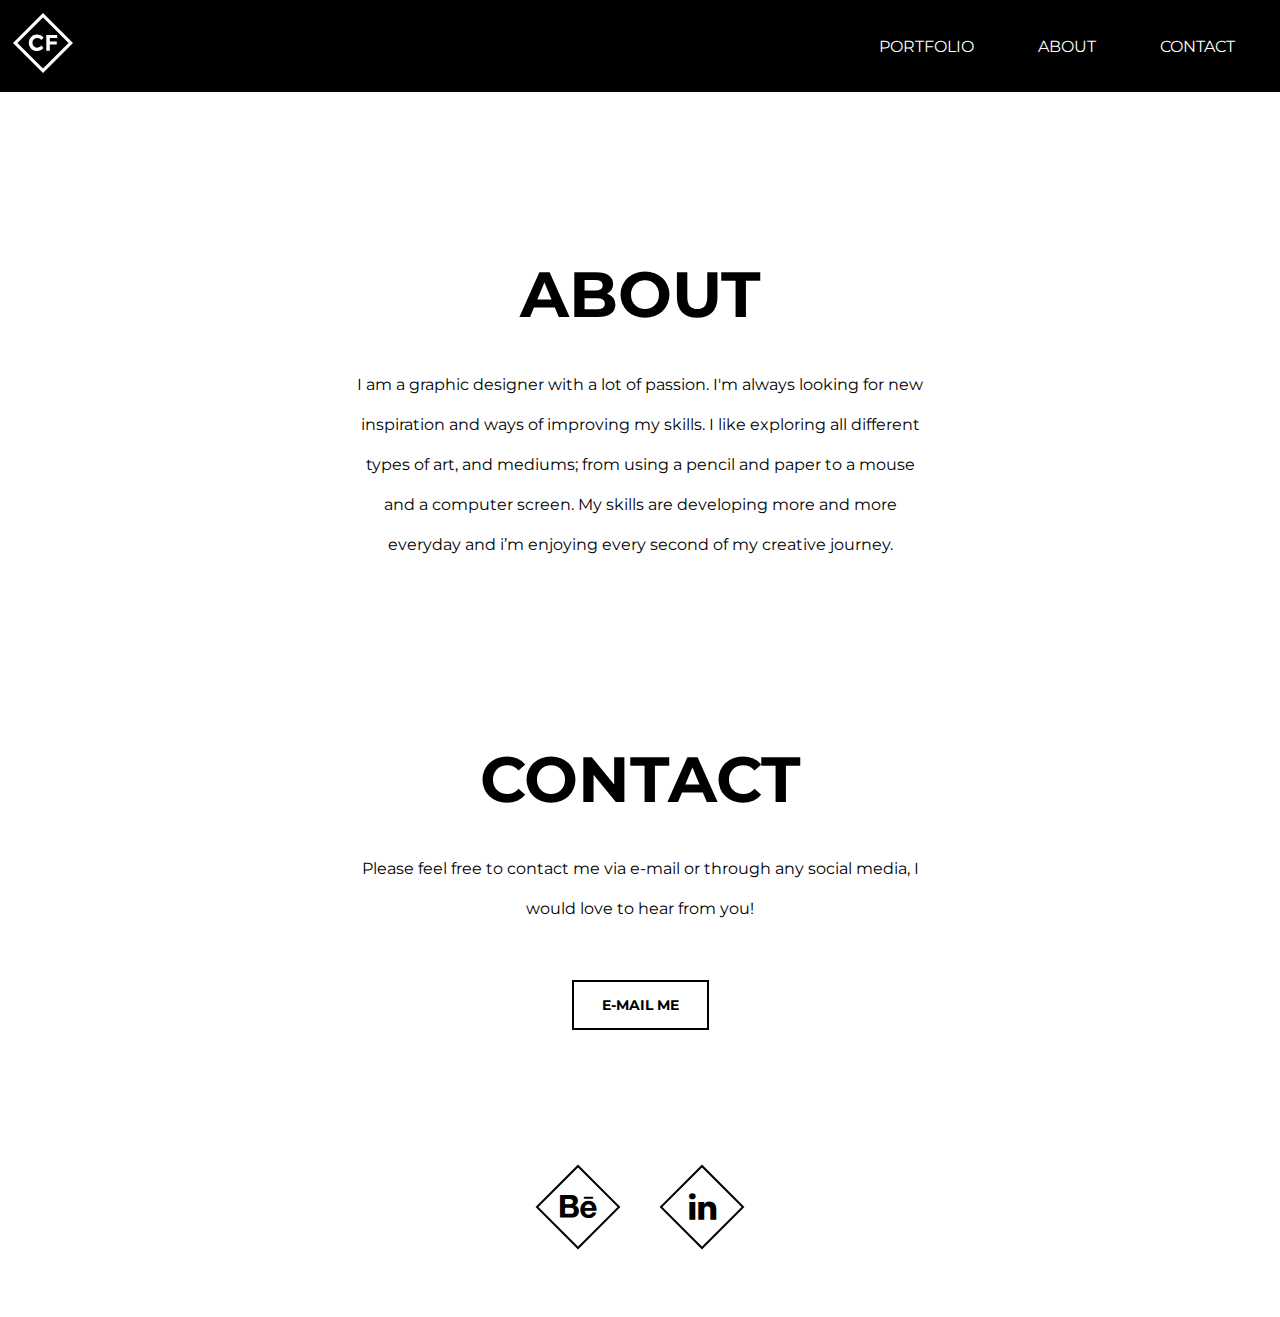
==== index.html @ 68cdd50b "updated fav icon" ====
<!doctype html>
<html>
<head>
<meta charset="UTF-8">
<title>Chelsey Frohlick</title>
<link href='http://fonts.googleapis.com/css?family=Montserrat:400,700' rel='stylesheet' type='text/css'>
<link href="css/typography.css"rel="stylesheet">
<link href="css/grid.css"rel="stylesheet">
<link href="css/general.css"rel="stylesheet">
<link href="css/lightbox.css" rel="stylesheet" />
<link href="http://maxcdn.bootstrapcdn.com/font-awesome/4.2.0/css/font-awesome.min.css" rel="stylesheet">
<link href="favicon.png" rel="shortcut icon">
</head>
<script src="js/jquery-1.11.0.min.js"></script>
	<script src="js/lightbox.min.js"></script>
<body>
	<header>
    	<nav>
            <img class="logo" src="images/logo_white.svg" alt="Chelsey Frohlick" >
            <a class="nav-item" href="#contact">CONTACT</a> <a class="nav-item" href="#about">ABOUT</a> <a class="nav-item" href="#portfolio3">PORTFOLIO</a>
         </nav> 
	</header>
 
            <section id="portfolio" class="portfolio grid">
            
                <div class="unit unit-xs-1 unit-s-1 unit-m-1-2 unit-l-1-3">
                        <a class="portfolio-piece" href="http://placekitten.com/g/500/500" data-lightbox="image-1" data-title="My caption">
                        	<img src="http://placekitten.com/g/500/500" alt="">
                           <div>
                        	<h3> PORTFOLIO TITLE </h3>
                           </div>
                        </a>  
    			</div>
                
                
                <div class="unit unit-xs-1 unit-s-1 unit-m-1-2 unit-l-1-3">
                    <a class="portfolio-piece" href="http://placekitten.com/g/500/500" data-lightbox="image-1" data-title="My caption">
                    <img src="http://placekitten.com/g/500/500" alt="">
                     <div>
                    	<h3> PORTFOLIO TITLE </h3>
                     </div>
                    </a>
    			</div>
                
                <div class="unit unit-xs-1 unit-s-1 unit-m-1-2 unit-l-1-3">
                    <a class="portfolio-piece" href="http://placekitten.com/g/500/500" data-lightbox="image-1" data-title="My caption">
                    <img src="http://placekitten.com/g/500/500" alt="">
                     <div>
                    	<h3> PORTFOLIO TITLE </h3>
                     </div>
                    </a>
                    
                    <a class="portfolio-piece" href="http://placekitten.com/g/600/600" data-lightbox="image-1" data-title="My caption"></a>
    			</div>
                
                <div class="unit unit-xs-1 unit-s-1 unit-m-1-2 unit-l-1-3">
                    <a class="portfolio-piece" href="http://placekitten.com/g/500/500" data-lightbox="image-1" data-title="My caption">
                    <img src="http://placekitten.com/g/500/500" alt="">
                     <div>
                    	<h3> PORTFOLIO TITLE </h3>
                     </div>
                    </a>
    			</div>
                
                <div class="unit unit-xs-1 unit-s-1 unit-m-1-2 unit-l-1-3">
                    <a class="portfolio-piece" href="http://placekitten.com/g/500/500" data-lightbox="image-1" data-title="My caption">
                    <img src="http://placekitten.com/g/500/500" alt="">
                     <div>
                    	<h3> PORTFOLIO TITLE </h3>
                     </div>
                    </a>
    			</div>
                
                <div class="unit unit-xs-1 unit-s-1 unit-m-1-2 unit-l-1-3">
                    <a class="portfolio-piece" href="http://placekitten.com/g/500/500" data-lightbox="image-1" data-title="My caption">
                    <img src="http://placekitten.com/g/500/500" alt="">
                     <div>
                    	<h3> PORTFOLIO TITLE </h3>
                     </div>
                    </a>
    			</div>
                
                <div class="unit unit-xs-1 unit-s-1 unit-m-1-2 unit-l-1-3">
                    <a class="portfolio-piece" href="http://placekitten.com/g/500/500" data-lightbox="image-1" data-title="My caption">
                    <img src="http://placekitten.com/g/500/500" alt="">
                     <div>
                    	<h3> PORTFOLIO TITLE </h3>
                     </div>
                    </a>
    			</div>
                
                <div class="unit unit-xs-1 unit-s-1 unit-m-1-2 unit-l-1-3">
                    <a class="portfolio-piece" href="http://placekitten.com/g/500/500" data-lightbox="image-1" data-title="My caption">
                    <img src="http://placekitten.com/g/500/500" alt="">
                     <div>
                    	<h3> PORTFOLIO TITLE </h3>
                     </div>
                    </a>
    			</div>
                
                <div class="unit unit-xs-1 unit-s-1 unit-m-1-2 unit-l-1-3">
                    <a class="portfolio-piece" href="http://placekitten.com/g/500/500" data-lightbox="image-1" data-title="My caption">
                    <img src="http://placekitten.com/g/500/500" alt="">
                     <div>
                    	<h3> PORTFOLIO TITLE </h3>
                     </div>
                    </a>
    			</div>

            </section>
            
            <section id="about" class="about">
            <h1 class="center"> ABOUT </h1>

                <p class="center"> I am a graphic designer with a lot of passion. I'm always looking for
    new inspiration and ways of improving my skills. I like exploring all
    different types of art, and mediums; from using a pencil and paper to
    a mouse and a computer screen. My skills are developing more and
    more everyday and i’m enjoying every second of
    my creative journey.</p>
    
    <section id="contact" class="contact">
    
    <h1 class="center"> CONTACT </h1>
    
    <p class="center"> Please feel free to contact me via e-mail or through any social media, I would love to hear from you! </p>
    
    	<div class="button">
    		<a class="submit-button" href="mailto:frohlick.c@gmail.com">e-mail me</a>
        </div>

     
     <div class="container">
     
		<div class="social-item">
        	<div class="social-diamond"></div>
        		<div class="text-social">
           			 
        			 <a href="https://www.behance.net/chelseyfrohlick">
         				<i class="fa fa-behance fa-2x"></i>
         			 </a>
                     
        			</div>
    			</div>
                
          <div class="social-item">
        	<div class="social-diamond"></div>
        		<div class="text-social">
           			 
        			 <a href="https://www.linkedin.com/pub/chelsey-frohlick/64/503/a78">
         				<i class="fa fa-linkedin fa-2x"></i>
         			 </a>
                     
        			</div>
    			</div>
                
                
			</div>
    
    </section>
    
<script src="js/main.js"></script>
</body>
</html>
---- css/typography.css ----
@charset "UTF-8";

html {
	font-family:'Montserrat', sans-serif;
	font-size: 1em;
	}

body {
  background-color: white;
  font-family:Montserrat;
  font-weight: 400;
  line-height: 1.45;
  color: #000000;
}

p {
	margin-bottom: 1.3em;
	line-height:40px;
	
}

h1, h2, h3, h4 {
  margin: 1.414em 0 0.5em;
  font-weight: inherit;
  line-height: 1.2;
}

h1 {
  margin-top: 0;
  font-size: 3.998em;
  font-weight:700;
}

h2 {font-size: 2.827em;}

h3 {font-size: 1.999em;}

h4 {font-size: 1.414em;}

small, .font_small {font-size: 0.707em;}

.center{
	text-align:center;
}
---- css/grid.css ----
@charset "UTF-8";
/* CSS Document */

.grid {
  margin: 0;
  padding: 0;
  letter-spacing: -0.31em;
  text-rendering: optimizespeed;
  display: -webkit-flex;
  -webkit-flex-flow: row wrap;
  display: -ms-flexbox;
  -ms-flex-flow: row wrap;
}

.grid-bottom {
  -webkit-align-items: flex-end;
  -ms-align-items: flex-end;
}

.grid-middle {
  -webkit-align-items: center;
  -ms-align-items: center;
}

.opera-only :-o-prefocus, .grid {
  word-spacing: -0.43em;
}

.unit {
  letter-spacing: normal;
  text-rendering: auto;
  vertical-align: top;
  word-spacing: normal;
  display: inline-block;
  visibility: visible;
}

.grid-bottom .unit {
  vertical-align: bottom;
}

.grid-middle .unit {
  vertical-align: middle;
}

.unit-xs-hidden {
  display: none;
  visibility: hidden;
}

.unit-xs-1 {
  display: block;
  visibility: visible;
  width: 100%;
}

.unit-offset-xs-0 {
  margin-left: 0;
}

.unit-xs-1-2 {
  width: 50.0000%;
}

.unit-offset-xs-1-2 {
  margin-left: 50.0000%;
}

.unit-xs-1-3 {
  width: 33.3333%;
}

.unit-offset-xs-1-3 {
  margin-left: 33.3333%;
}

.unit-xs-2-3 {
  width: 66.6667%;
}

.unit-offset-xs-2-3 {
  margin-left: 66.6667%;
}

.unit-xs-1-4 {
  width: 25.0000%;
}

.unit-offset-xs-1-4 {
  margin-left: 25.0000%;
}

.unit-xs-3-4 {
  width: 75.0000%;
}

.unit-offset-xs-3-4 {
  margin-left: 75.0000%;
}

.unit-xs-1-2,.unit-xs-1-3,.unit-xs-2-3,.unit-xs-1-4,.unit-xs-3-4 {
  display: inline-block;
  visibility: visible;
}

@media only screen and (min-width: 25em) {

.unit-s-hidden {
  display: none;
  visibility: hidden;
}

.unit-s-1 {
  display: block;
  visibility: visible;
  width: 100%;
}

.unit-offset-s-0 {
  margin-left: 0;
}

.unit-s-1-2 {
  width: 50.0000%;
}

.unit-offset-s-1-2 {
  margin-left: 50.0000%;
}

.unit-s-1-3 {
  width: 33.3333%;
}

.unit-offset-s-1-3 {
  margin-left: 33.3333%;
}

.unit-s-2-3 {
  width: 66.6667%;
}

.unit-offset-s-2-3 {
  margin-left: 66.6667%;
}

.unit-s-1-4 {
  width: 25.0000%;
}

.unit-offset-s-1-4 {
  margin-left: 25.0000%;
}

.unit-s-3-4 {
  width: 75.0000%;
}

.unit-offset-s-3-4 {
  margin-left: 75.0000%;
}

.unit-s-1-2,.unit-s-1-3,.unit-s-2-3,.unit-s-1-4,.unit-s-3-4 {
  display: inline-block;
  visibility: visible;
}

}

@media only screen and (min-width: 38em) {

.unit-m-hidden {
  display: none;
  visibility: hidden;
}

.unit-m-1 {
  display: block;
  visibility: visible;
  width: 100%;
}

.unit-offset-m-0 {
  margin-left: 0;
}

.unit-m-1-2 {
  width: 50.0000%;
}

.unit-offset-m-1-2 {
  margin-left: 50.0000%;
}

.unit-m-1-3 {
  width: 33.3333%;
}

.unit-offset-m-1-3 {
  margin-left: 33.3333%;
}

.unit-m-2-3 {
  width: 66.6667%;
}

.unit-offset-m-2-3 {
  margin-left: 66.6667%;
}

.unit-m-1-4 {
  width: 25.0000%;
}

.unit-offset-m-1-4 {
  margin-left: 25.0000%;
}

.unit-m-3-4 {
  width: 75.0000%;
}

.unit-offset-m-3-4 {
  margin-left: 75.0000%;
}

.unit-m-1-2,.unit-m-1-3,.unit-m-2-3,.unit-m-1-4,.unit-m-3-4 {
  display: inline-block;
  visibility: visible;
}

}

@media only screen and (min-width: 60em) {

.unit-l-hidden {
  display: none;
  visibility: hidden;
}

.unit-l-1 {
  display: block;
  visibility: visible;
  width: 100%;
}

.unit-offset-l-0 {
  margin-left: 0;
}

.unit-l-1-2 {
  width: 50.0000%;
}

.unit-offset-l-1-2 {
  margin-left: 50.0000%;
}

.unit-l-1-3 {
  width: 33.3333%;
}

.unit-offset-l-1-3 {
  margin-left: 33.3333%;
}

.unit-l-2-3 {
  width: 66.6667%;
}

.unit-offset-l-2-3 {
  margin-left: 66.6667%;
}

.unit-l-1-4 {
  width: 25.0000%;
}

.unit-offset-l-1-4 {
  margin-left: 25.0000%;
}

.unit-l-3-4 {
  width: 75.0000%;
}

.unit-offset-l-3-4 {
  margin-left: 75.0000%;
}

.unit-l-1-2,.unit-l-1-3,.unit-l-2-3,.unit-l-1-4,.unit-l-3-4 {
  display: inline-block;
  visibility: visible;
}

}

@media only screen and (min-width: 90em) {

.unit-xl-hidden {
  display: none;
  visibility: hidden;
}

.unit-xl-1 {
  display: block;
  visibility: visible;
  width: 100%;
}

.unit-offset-xl-0 {
  margin-left: 0;
}

.unit-xl-1-2 {
  width: 50.0000%;
}

.unit-offset-xl-1-2 {
  margin-left: 50.0000%;
}

.unit-xl-1-3 {
  width: 33.3333%;
}

.unit-offset-xl-1-3 {
  margin-left: 33.3333%;
}

.unit-xl-2-3 {
  width: 66.6667%;
}

.unit-offset-xl-2-3 {
  margin-left: 66.6667%;
}

.unit-xl-1-4 {
  width: 25.0000%;
}

.unit-offset-xl-1-4 {
  margin-left: 25.0000%;
}

.unit-xl-3-4 {
  width: 75.0000%;
}

.unit-offset-xl-3-4 {
  margin-left: 75.0000%;
}

.unit-xl-1-2,.unit-xl-1-3,.unit-xl-2-3,.unit-xl-1-4,.unit-xl-3-4 {
  display: inline-block;
  visibility: visible;
}

}
---- css/general.css ----
@charset "UTF-8";
/* CSS Document */
body{
	padding:0;
	margin:0;
}

.logo{
	width: 60px;
	
}

nav{
	background:#000000;
	padding: .8em;
	display:block;
	position:fixed;
	width: 100%;
	z-index:10;
	
}

.nav-item{
	text-align:center;
	text-decoration:none;
	color:#FFFFFF;
	margin-left: 2em;
	margin-top:1.4em;
	display:block;
	float: right;
	vertical-align:baseline;
	padding-right: 2em;
}

nav a:hover{
	text-decoration:line-through;
}

.portfolio{
	padding-top:5em;
}

.portfolio-piece {
	display: block;
	padding: 0 0;
	margin: 0 0;
	position: relative;
	overflow: hidden;
}

.portfolio-piece img {
	display: block;
	width: 100%;
	position: relative;
	top: 0;
	transition: all 250ms ease-out;
}

.portfolio-piece div{
	position: absolute;
	z-index: 5;
	color: #FFF;
	background-color: #000000;
	bottom: -6em;
	left: 0;
	width:100%;
	text-align:center;
	padding: 1.5em 0;
	transition: all 250ms ease-out;
	
}

.portfolio-piece h3{
	margin: 0 0;
}

.portfolio-piece:hover div{
	bottom:0;
}

.portfolio-piece:hover img{
	top:-5em;
}



p{
	width: 45%;
	margin: auto auto;
}

.about{
	padding-top:11em;
}

.contact{
	padding-top: 11em;
	padding-bottom: 5em;
}


.submit-button {
  font-family:'Montserrat', sans-serif;
  font-size:14px;
  font-weight:700;
  text-transform:uppercase;
  text-decoration: none;
  color:#000000;
  border-top: 2px solid #000;
  border-left: 2px solid #000;
  border-bottom: 2px solid #000;
  border-right: 2px solid #000;
  padding: 1em 2em;
  text-align:center;
  position: relative;
  
    -moz-transition:all 0.1s ease-in-out;
	-webkit-transition:all 0.1s ease-in-out;
	-o-transition:all 0.1s ease-in-out;
	-ms-transition:all 0.1s ease-in-out;
	transition:all 0.1s ease-in-out;
}

.submit-button:hover {
  text-decoration:line-through;
}

.button{
	text-align:center;
	padding-top: 4em;
}

.social{
	margin-top: 11em;
}

.social-item {
	position: relative;
	margin-top: 10em;
	margin-right: 2em;
	margin-left: 2em;
}

.social-diamond{
    height: 60px; 
    width: 60px; 
    background-color: #FFFFFF; 
    border-radius: 0px; 
    -webkit-transform: rotate(45deg); 
    transform: rotate(45deg); 
    border-top: 2.8px solid #000000; 
    border-left: 2.8px solid #000000; 
    border-right: 2.8px solid #000000; 
    border-bottom: 2.8px solid #000000; 
}

.text-social {
	position: absolute;
	top: 0;
	width: 100%;
	text-align: center;
	padding-top:14.5px;
}

.fa{
	text-decoration:none;
	color: #000000;
}

.fa:hover,
	active,
	visited{
	opacity: .5;
}
	









/* 404 page */

*, *:before, *:after{ 
    box-sizing: border-box; 
    -moz-box-sizing: border-box; 
    -webkit-box-sizing: border-box; 
}

.html-404,
.body-404 {
	height: 100%;
}

.diamond{
    height: 400px; 
    width: 400px; 
    background-color: #FFFFFF; 
    border-radius: 0px; 
    -webkit-transform: rotate(45deg); 
    transform: rotate(45deg); 
    border-top: 16px solid #000000; 
    border-left: 16px solid #000000; 
    border-right: 16px solid #000000; 
    border-bottom: 15px solid #000000; 
}

.container {
  display: flex;
  align-items: center;
  justify-content: center;
  height: 100%;
}

.item {
	position: relative;
}

.text-404 {
	position: absolute;
	top: 0;
	width: 100%;
	text-align: center;
	padding-top: 140px;
}

.text-404 h1 {
	margin: 0;
}

.text-404 h3 {
	margin: 0;
}


.text-404 a{
	text-decoration:underline;
	text-transform:uppercase;
	font-weight:700;
	color:#000;
}
	
.text-404 a:hover{
	text-decoration:line-through;
}





/* MEDIA QUERRIES */

@media (max-width: 1220px){




}


@media (max-width: 560px){
	
	.nav-item{
		font-size:13px;
		margin-left: 4px;
	}
	
	.logo{
		width:13%;
	}
	
	p{
		width: 60%;
		font-size:14px;
		line-height:20px;
	}
	
	.portfolio-piece div{
	display: none;
	
	}
	
	.portfolio-piece:hover img{
	top:0;
}
	
	
	
	
}







@media (max-width: 350px){
	
	.nav-item{
		float:none;
		display:inline-block;
		padding: 0 0;
		text-align:center;
		margin-left:30px;
		margin-top: 5px;
		font-size:12px;
	}
	
	
	.logo{
		width: 15%;
		display: block;
		margin: auto auto;
		
		
	}
	
	p{
		width: 70%;
		font-size:14px;
		line-height:20px;
	}
	
	h1{
		font-size:40px;
	}
	
	
	
}

@media (max-width: 280px){
	
	.nav-item{
		margin-left:5px;
		font-size:11px;
	}
	
	
	.logo{
		width: 15%;
		
	}
	
	h1{
		font-size:30px;
	}
	
	p{
		width: 80%;
		font-size:12px;
		line-height:20px;
	}
	
}


@media (max-width: 250px){
	
.text-social {

	padding-top:14.5px;
	padding-left: 10px;
}
	
	
	
}
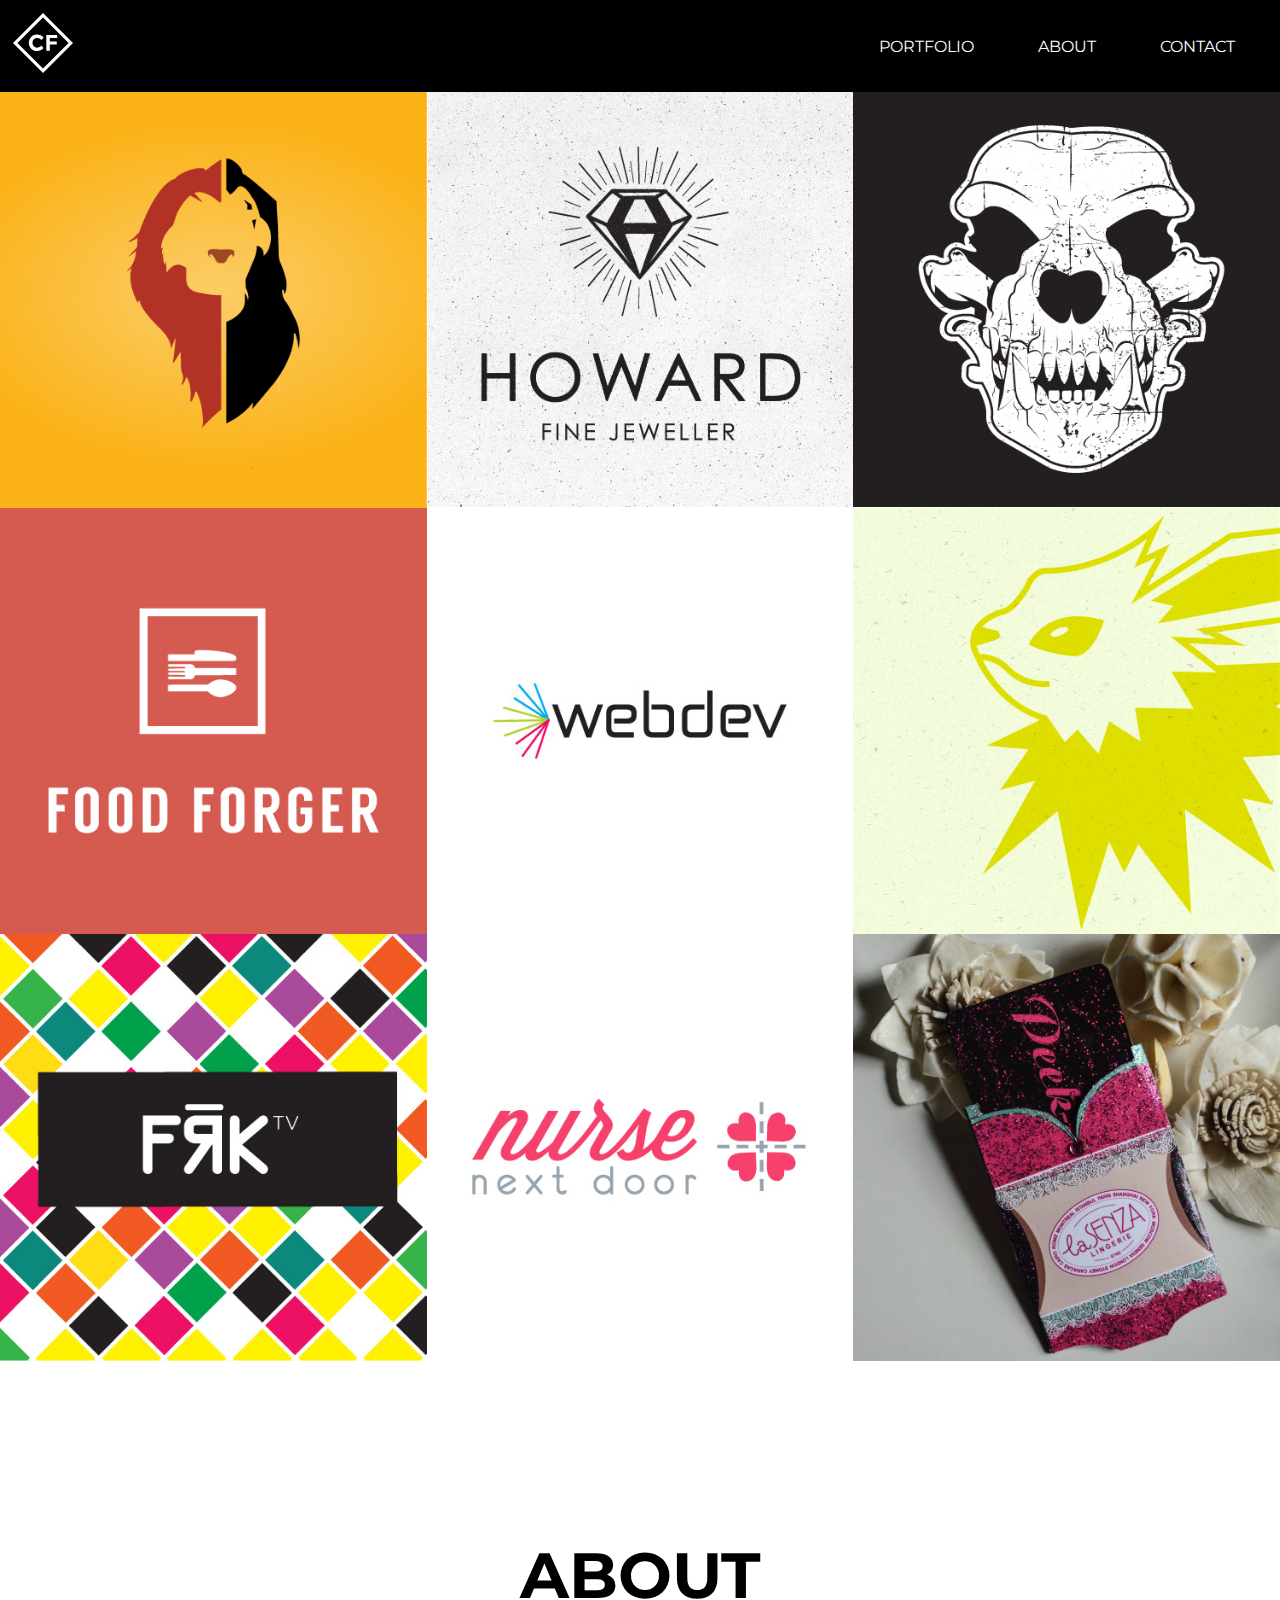
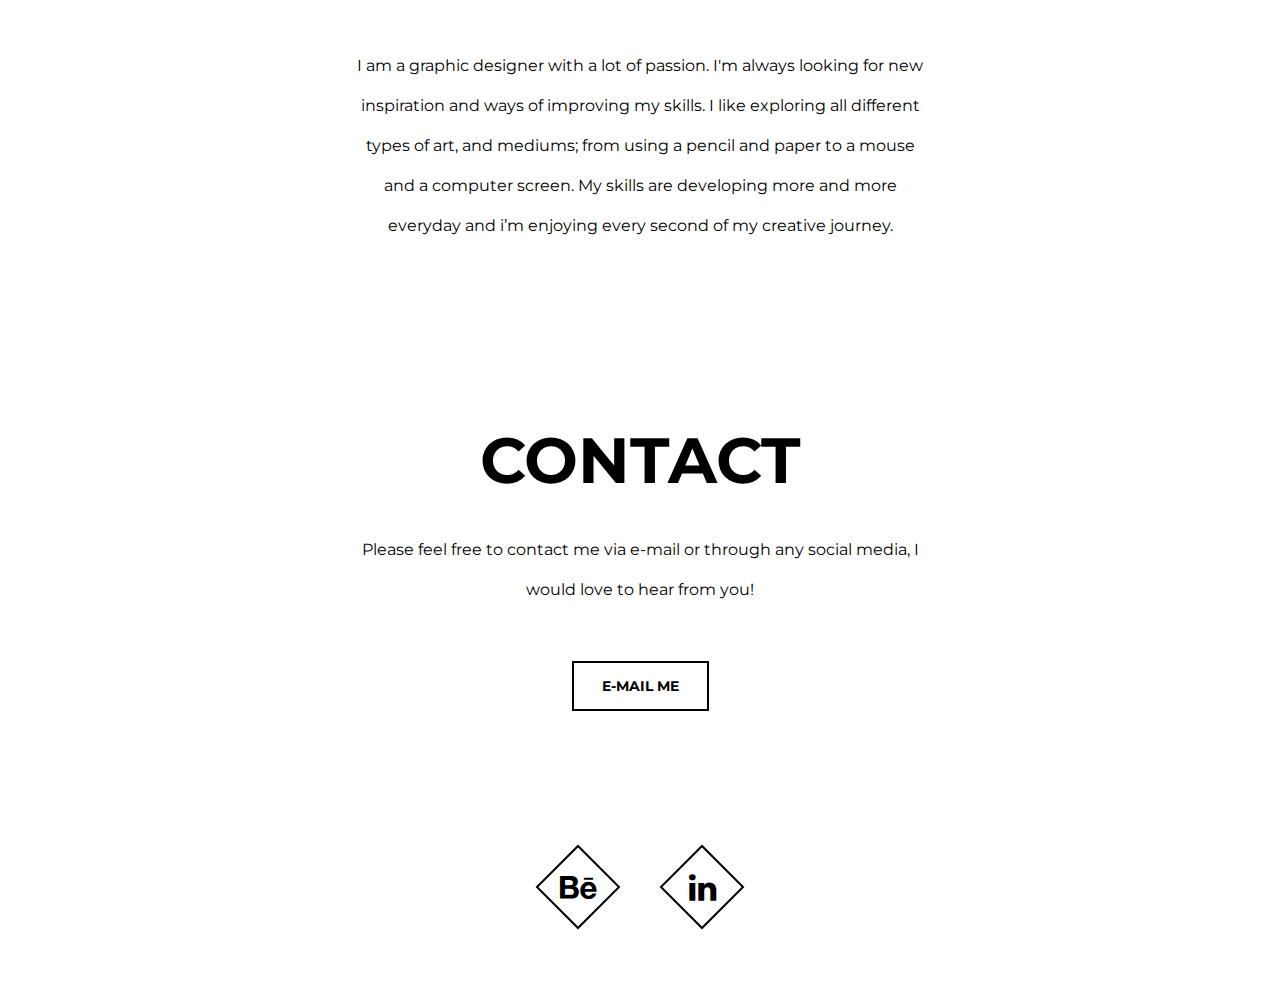
==== commit 7f936b9f: "added images" ====
--- a/index.html
+++ b/index.html
@@ -3,12 +3,22 @@
 <head>
 <meta charset="UTF-8">
 <title>Chelsey Frohlick</title>
+<meta name="handheldfriendly" content="true">
+<meta name="mobileoptimized" content="240">
+<meta name="viewport" content="width=device-width,initial-scale=1">
+<meta name="description" content="Chelsey Frohlick Graphic Designer">
+<meta name="keywords" content="Graphic Design, Freelance, Ottawa">
+<meta name="author" content="Chelsey Frohlick">
+<meta name="copyright" content="Copyright 2014 Chelsey Frohlick">
+<meta name="ICBM" content="40.77914, -73.96277">
+<link rel="author" href="humans.txt">	
 <link href='http://fonts.googleapis.com/css?family=Montserrat:400,700' rel='stylesheet' type='text/css'>
 <link href="css/typography.css"rel="stylesheet">
 <link href="css/grid.css"rel="stylesheet">
 <link href="css/general.css"rel="stylesheet">
 <link href="css/lightbox.css" rel="stylesheet" />
 <link href="http://maxcdn.bootstrapcdn.com/font-awesome/4.2.0/css/font-awesome.min.css" rel="stylesheet">
+
 <link href="favicon.png" rel="shortcut icon">
 </head>
 <script src="js/jquery-1.11.0.min.js"></script>
@@ -24,85 +34,85 @@
             <section id="portfolio" class="portfolio grid">
             
                 <div class="unit unit-xs-1 unit-s-1 unit-m-1-2 unit-l-1-3">
-                        <a class="portfolio-piece" href="http://placekitten.com/g/500/500" data-lightbox="image-1" data-title="My caption">
-                        	<img src="http://placekitten.com/g/500/500" alt="">
+                        <a class="portfolio-piece" href="images/portfolio/lionking.jpg" data-lightbox="image-1" data-title="My caption">
+                        	<img src="images/portfolio/lionking.jpg" alt="">
                            <div>
-                        	<h3> PORTFOLIO TITLE </h3>
+                        	<h3> LION KING POSTER </h3>
                            </div>
                         </a>  
     			</div>
                 
                 
                 <div class="unit unit-xs-1 unit-s-1 unit-m-1-2 unit-l-1-3">
-                    <a class="portfolio-piece" href="http://placekitten.com/g/500/500" data-lightbox="image-1" data-title="My caption">
-                    <img src="http://placekitten.com/g/500/500" alt="">
+                    <a class="portfolio-piece" href="images/portfolio/howards-01.jpg" data-lightbox="image-2" data-title="My caption">
+                    <img src="images/portfolio/howards-01.jpg" alt="">
                      <div>
-                    	<h3> PORTFOLIO TITLE </h3>
+                    	<h3> HOWARDS </h3>
                      </div>
                     </a>
     			</div>
                 
                 <div class="unit unit-xs-1 unit-s-1 unit-m-1-2 unit-l-1-3">
-                    <a class="portfolio-piece" href="http://placekitten.com/g/500/500" data-lightbox="image-1" data-title="My caption">
-                    <img src="http://placekitten.com/g/500/500" alt="">
+                    <a class="portfolio-piece" href="images/portfolio/skull.jpg" data-lightbox="image-3" data-title="My caption">
+                    <img src="images/portfolio/skull.jpg" alt="">
                      <div>
-                    	<h3> PORTFOLIO TITLE </h3>
+                    	<h3> SKULL ILLUSTRATION </h3>
                      </div>
                     </a>
                     
-                    <a class="portfolio-piece" href="http://placekitten.com/g/600/600" data-lightbox="image-1" data-title="My caption"></a>
+                    <a class="portfolio-piece" href="http://placekitten.com/g/600/600" data-lightbox="image-3" data-title="My caption"></a>
     			</div>
                 
                 <div class="unit unit-xs-1 unit-s-1 unit-m-1-2 unit-l-1-3">
-                    <a class="portfolio-piece" href="http://placekitten.com/g/500/500" data-lightbox="image-1" data-title="My caption">
-                    <img src="http://placekitten.com/g/500/500" alt="">
+                    <a class="portfolio-piece" href="images/portfolio/foodforger.jpg" data-lightbox="image-4" data-title="My caption">
+                    <img src="images/portfolio/foodforger.jpg" alt="">
                      <div>
-                    	<h3> PORTFOLIO TITLE </h3>
+                    	<h3> FOOD FORGER APP </h3>
                      </div>
                     </a>
     			</div>
                 
                 <div class="unit unit-xs-1 unit-s-1 unit-m-1-2 unit-l-1-3">
-                    <a class="portfolio-piece" href="http://placekitten.com/g/500/500" data-lightbox="image-1" data-title="My caption">
-                    <img src="http://placekitten.com/g/500/500" alt="">
+                    <a class="portfolio-piece" href="images/portfolio/webdev.jpg"data-lightbox="image-5" data-title="My caption">
+                    <img src="images/portfolio/webdev.jpg" alt="">
                      <div>
-                    	<h3> PORTFOLIO TITLE </h3>
+                    	<h3> WEBDEV </h3>
                      </div>
                     </a>
     			</div>
                 
                 <div class="unit unit-xs-1 unit-s-1 unit-m-1-2 unit-l-1-3">
-                    <a class="portfolio-piece" href="http://placekitten.com/g/500/500" data-lightbox="image-1" data-title="My caption">
-                    <img src="http://placekitten.com/g/500/500" alt="">
+                    <a class="portfolio-piece" href="images/portfolio/jolteon.jpg" data-lightbox="image-6" data-title="My caption">
+                    <img src="images/portfolio/jolteon.jpg" alt="">
                      <div>
-                    	<h3> PORTFOLIO TITLE </h3>
+                    	<h3> EEVEELUTION ICONS </h3>
                      </div>
                     </a>
     			</div>
                 
                 <div class="unit unit-xs-1 unit-s-1 unit-m-1-2 unit-l-1-3">
-                    <a class="portfolio-piece" href="http://placekitten.com/g/500/500" data-lightbox="image-1" data-title="My caption">
-                    <img src="http://placekitten.com/g/500/500" alt="">
+                    <a class="portfolio-piece" href="images/portfolio/frktv.jpg" data-lightbox="image-7" data-title="My caption">
+                    <img src="images/portfolio/frktv.jpg" alt="">
                      <div>
-                    	<h3> PORTFOLIO TITLE </h3>
+                    	<h3> BROADCAST PACKAGE </h3>
                      </div>
                     </a>
     			</div>
                 
                 <div class="unit unit-xs-1 unit-s-1 unit-m-1-2 unit-l-1-3">
-                    <a class="portfolio-piece" href="http://placekitten.com/g/500/500" data-lightbox="image-1" data-title="My caption">
-                    <img src="http://placekitten.com/g/500/500" alt="">
+                    <a class="portfolio-piece" href="images/portfolio/nursenextdoor-01.jpg" data-lightbox="image-8" data-title="My caption">
+                    <img src="images/portfolio/nursenextdoor-01.jpg" alt="">
                      <div>
-                    	<h3> PORTFOLIO TITLE </h3>
+                    	<h3> NURSE NEXT DOOR </h3>
                      </div>
                     </a>
     			</div>
                 
                 <div class="unit unit-xs-1 unit-s-1 unit-m-1-2 unit-l-1-3">
-                    <a class="portfolio-piece" href="http://placekitten.com/g/500/500" data-lightbox="image-1" data-title="My caption">
-                    <img src="http://placekitten.com/g/500/500" alt="">
+                    <a class="portfolio-piece" href="images/portfolio/giftcard.jpg" data-lightbox="image-9" data-title="My caption">
+                    <img src="images/portfolio/giftcard.jpg" alt="">
                      <div>
-                    	<h3> PORTFOLIO TITLE </h3>
+                    	<h3> GIFT CARD DESIGN </h3>
                      </div>
                     </a>
     			</div>
@@ -156,6 +166,7 @@
                 
                 
 			</div>
+            
     
     </section>
     
--- a/css/general.css
+++ b/css/general.css
@@ -79,7 +79,12 @@
 }
 
 .portfolio-piece:hover img{
-	top:-5em;
+	top:-2em;
+}
+
+.portfolio h3{
+	font-weight:lighter;
+	font-size: 20px;
 }
 
 
@@ -181,7 +186,6 @@
 
 
 
-
 /* 404 page */
 
 *, *:before, *:after{ 
@@ -251,6 +255,7 @@
 
 
 
+
 /* MEDIA QUERRIES */
 
 @media (max-width: 1220px){
@@ -361,12 +366,9 @@
 
 @media (max-width: 250px){
 	
-.text-social {
-
-	padding-top:14.5px;
-	padding-left: 10px;
-}
-	
-	
-	
+	.text-social {
+	
+		padding-top:14.5px;
+		padding-left: 10px;
+	}
 }